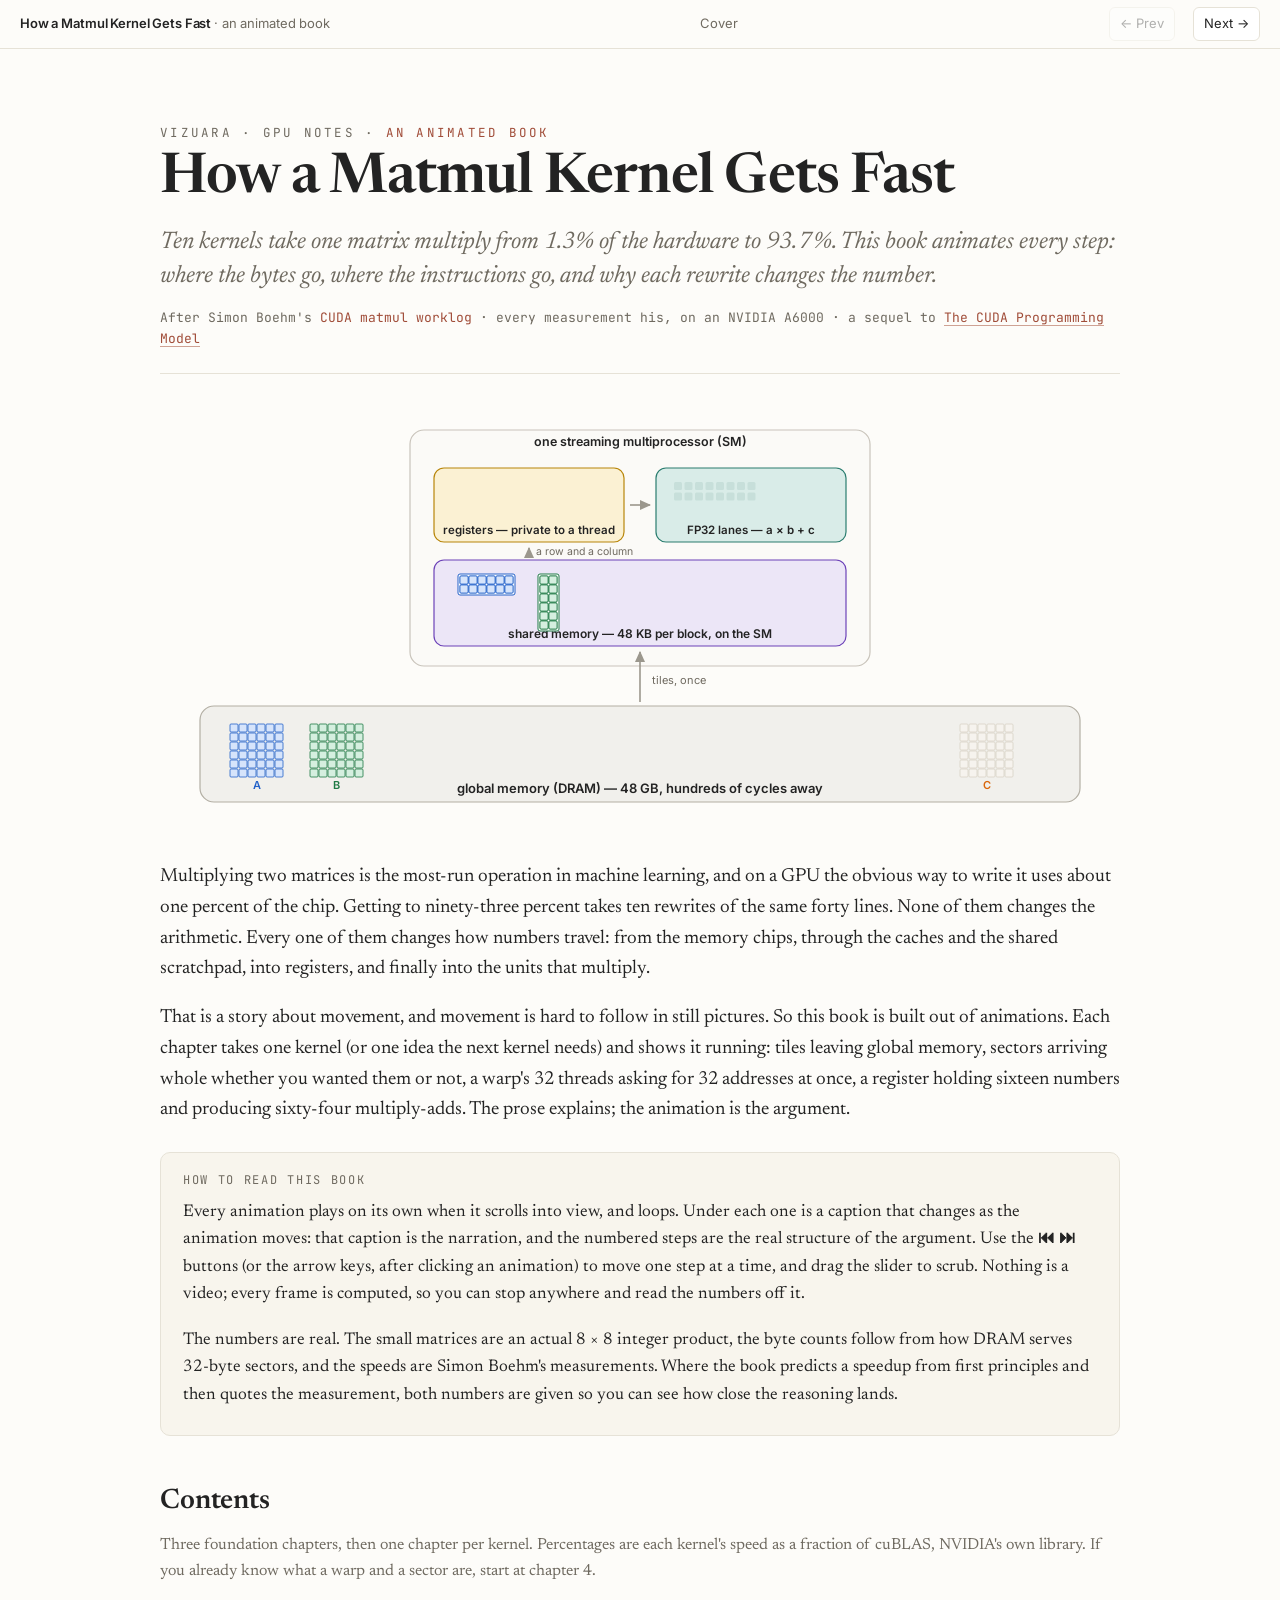
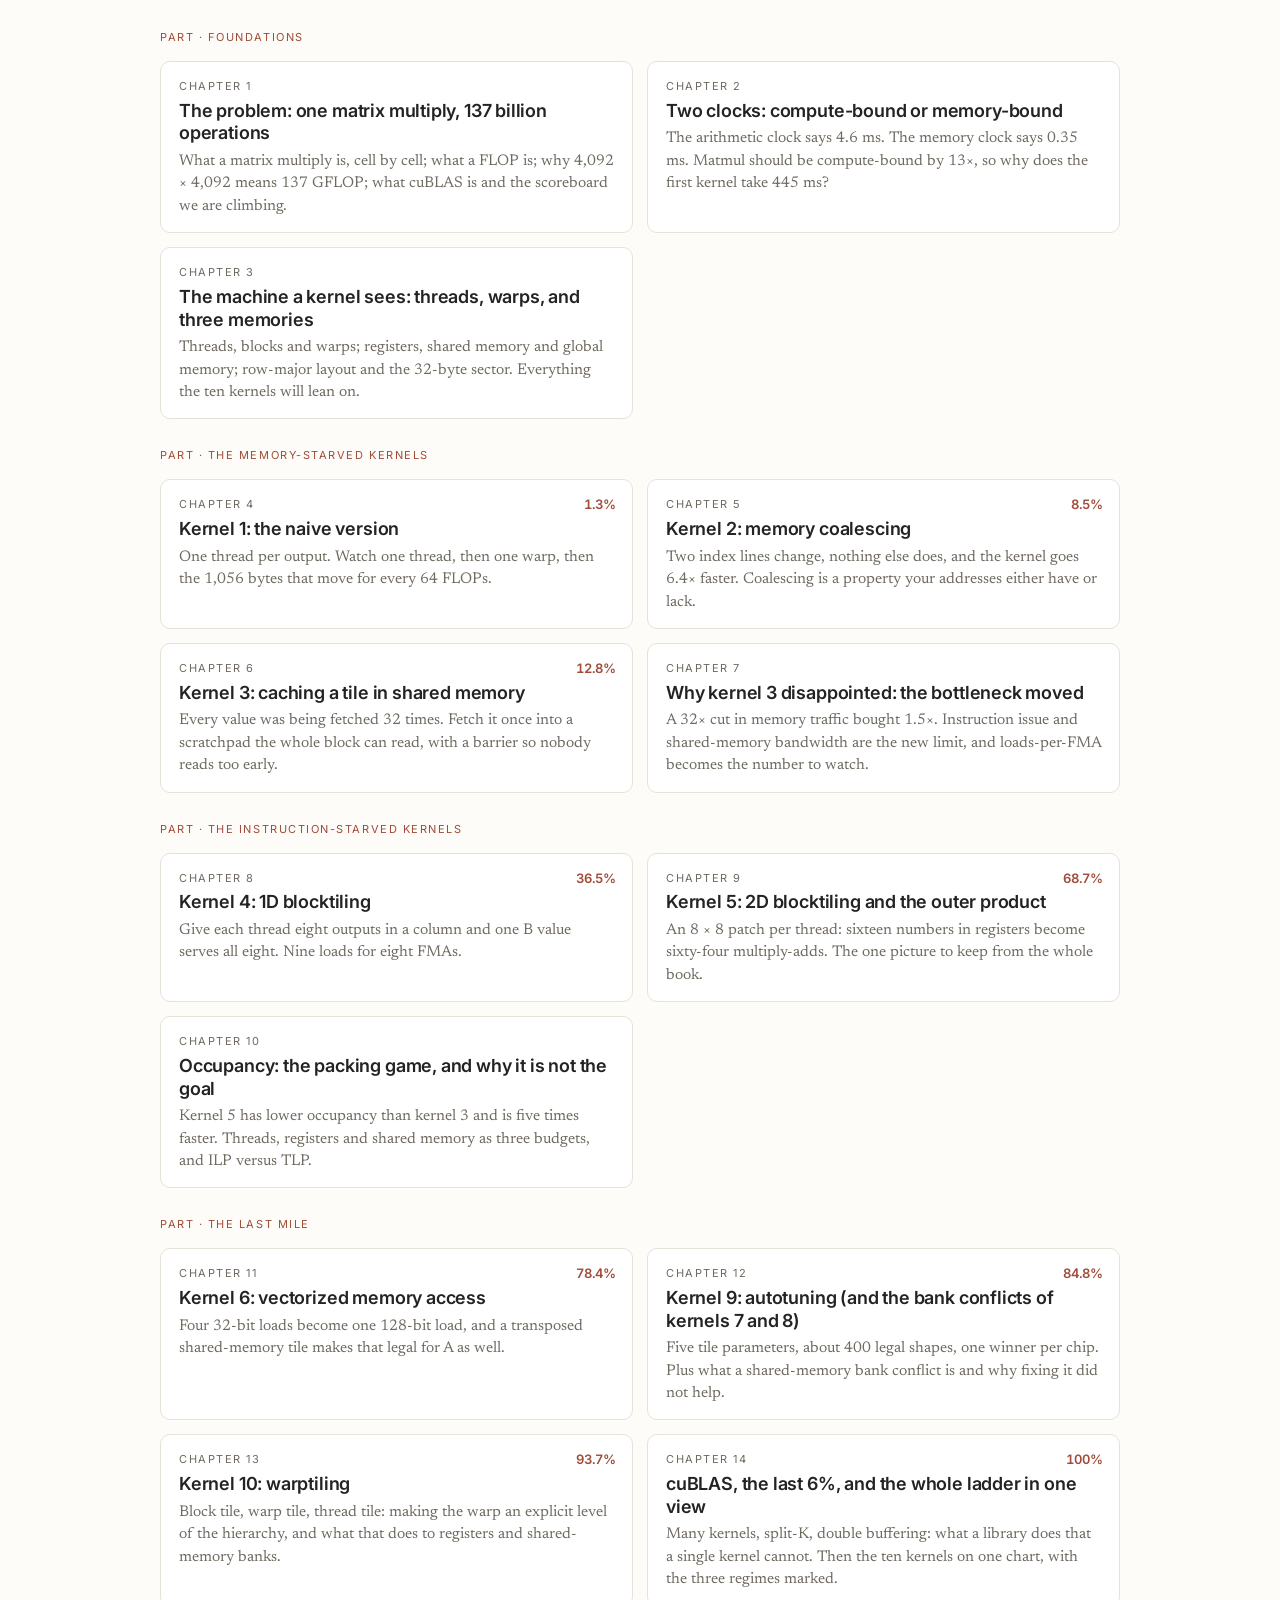
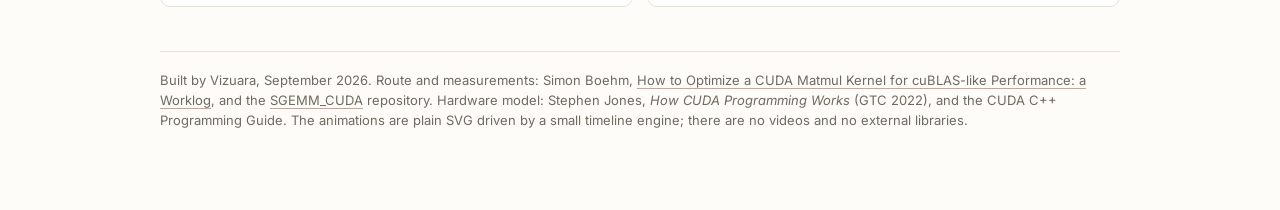
==== index.html @ 5b0ae5a9 "How a Matmul Kernel Gets Fast: the animated book (14 chapters, 63 animations) Co-Authored-By: Claude" ====
<!doctype html>
<html lang="en">
<head>
<meta charset="utf-8">
<meta name="viewport" content="width=device-width, initial-scale=1">
<title>How a Matmul Kernel Gets Fast · an animated book</title>
<meta name="description" content="Ten CUDA kernels take one matrix multiply from 1.3% of the hardware to 93.7%. An animated book that shows where every byte and every instruction goes.">
<link rel="preconnect" href="https://fonts.googleapis.com">
<link rel="stylesheet" href="https://fonts.googleapis.com/css2?family=Newsreader:ital,opsz,wght@0,6..72,400;0,6..72,500;0,6..72,600;1,6..72,400;1,6..72,500&family=Inter:wght@400;500;600&family=JetBrains+Mono:wght@400;500&display=swap">
<link rel="stylesheet" href="assets/book.css">
</head>
<body>
<div class="frame" style="grid-template-columns:1fr">
<main>
<div class="cover">

<div class="kicker">Vizuara · GPU notes · <em>an animated book</em></div>
<h1>How a Matmul Kernel Gets Fast</h1>
<p class="lede">Ten kernels take one matrix multiply from 1.3% of the hardware to 93.7%. This book animates every step: where the bytes go, where the instructions go, and why each rewrite changes the number.</p>
<div class="byline">After Simon Boehm's <em>CUDA matmul worklog</em> · every measurement his, on an NVIDIA A6000 · a sequel to <a href="https://vizuaraai.github.io/cuda-programming-model/">The CUDA Programming Model</a></div>

<figure class="wide" style="margin-left:0;width:100%">
  <div id="hero"></div>
</figure>

<p>Multiplying two matrices is the most-run operation in machine learning, and on a GPU the obvious way to write it uses about one percent of the chip. Getting to ninety-three percent takes ten rewrites of the same forty lines. None of them changes the arithmetic. Every one of them changes how numbers travel: from the memory chips, through the caches and the shared scratchpad, into registers, and finally into the units that multiply.</p>

<p>That is a story about movement, and movement is hard to follow in still pictures. So this book is built out of animations. Each chapter takes one kernel (or one idea the next kernel needs) and shows it running: tiles leaving global memory, sectors arriving whole whether you wanted them or not, a warp's 32 threads asking for 32 addresses at once, a register holding sixteen numbers and producing sixty-four multiply-adds. The prose explains; the animation is the argument.</p>

<div class="howto">
  <div class="t">How to read this book</div>
  <p>Every animation plays on its own when it scrolls into view, and loops. Under each one is a caption that changes as the animation moves: that caption is the narration, and the numbered steps are the real structure of the argument. Use the <b>⏮ ⏭</b> buttons (or the arrow keys, after clicking an animation) to move one step at a time, and drag the slider to scrub. Nothing is a video; every frame is computed, so you can stop anywhere and read the numbers off it.</p>
  <p>The numbers are real. The small matrices are an actual 8 × 8 integer product, the byte counts follow from how DRAM serves 32-byte sectors, and the speeds are Simon Boehm's measurements. Where the book predicts a speedup from first principles and then quotes the measurement, both numbers are given so you can see how close the reasoning lands.</p>
</div>

<h2 style="margin-top:48px">Contents</h2>
<p class="small">Three foundation chapters, then one chapter per kernel. Percentages are each kernel's speed as a fraction of cuBLAS, NVIDIA's own library. If you already know what a warp and a sector are, start at chapter 4.</p>
<div class="cover-grid"></div>

<div class="colophon">Built by Vizuara, September 2026. Route and measurements: Simon Boehm, <a href="https://siboehm.com/articles/22/CUDA-MMM">How to Optimize a CUDA Matmul Kernel for cuBLAS-like Performance: a Worklog</a>, and the <a href="https://github.com/siboehm/SGEMM_CUDA">SGEMM_CUDA</a> repository. Hardware model: Stephen Jones, <em>How CUDA Programming Works</em> (GTC 2022), and the CUDA C++ Programming Guide. The animations are plain SVG driven by a small timeline engine; there are no videos and no external libraries.</div>

</div>
</main>
</div>

<script src="assets/anim.js"></script>
<script src="assets/nav.js"></script>
<script>
(function () {
  const K = MB.color;
  // The cover animation: data flowing through the hierarchy while a tile of C is computed.
  const S = MB.scene('hero', { w: 960, h: 420, hero: true, holdEnd: 0.6, title: 'Tiles of A and B flow from global memory through shared memory and registers into the FMA units' });
  const tl = S.tl;

  // hierarchy boxes
  const GM = S.membox({ x: 40, y: 300, w: 880, h: 96, label: 'global memory (DRAM) — 48 GB, hundreds of cycles away', labelPos: 'bottom', labelSize: 13, fill: '#f1f0ec', stroke: '#b3afa4', rx: 14 });
  const SM = S.membox({ x: 250, y: 24, w: 460, h: 236, label: 'one streaming multiprocessor (SM)', labelPos: 'top', labelSize: 12.5, fill: '#fbfaf7', stroke: '#c9c4bb', rx: 14 });
  const SMEM = S.membox({ x: 274, y: 154, w: 412, h: 86, label: 'shared memory — 48 KB per block, on the SM', labelPos: 'bottom', labelSize: 12, fill: K.purplefill, stroke: K.purple, rx: 10 });
  const REG = S.membox({ x: 274, y: 62, w: 190, h: 74, label: 'registers — private to a thread', labelPos: 'bottom', labelSize: 11.5, fill: K.goldfill, stroke: K.gold, rx: 10 });
  const FMA = S.membox({ x: 496, y: 62, w: 190, h: 74, label: 'FP32 lanes — a × b + c', labelPos: 'bottom', labelSize: 11.5, fill: K.tealfill, stroke: K.teal, rx: 10 });
  // arrows between levels
  S.arrow({ x1: 480, y1: 296, x2: 480, y2: 246, stroke: '#9b978d', sw: 1.6 });
  S.arrow({ x1: 369, y1: 150, x2: 369, y2: 142, stroke: '#9b978d', sw: 1.6 });
  S.arrow({ x1: 470, y1: 99, x2: 490, y2: 99, stroke: '#9b978d', sw: 1.6 });
  S.text({ x: 492, y: 275, text: 'tiles, once', size: 11, fill: K.muted });
  S.text({ x: 376, y: 146, text: 'a row and a column', size: 10.5, fill: K.muted });

  // the matrices sitting in global memory
  const A = S.tile({ x: 70, y: 318, rows: 6, cols: 6, cell: 8, gap: 1, fill: K.Afill, stroke: K.A, label: 'A', labelSize: 11 });
  const B = S.tile({ x: 150, y: 318, rows: 6, cols: 6, cell: 8, gap: 1, fill: K.Bfill, stroke: K.B, label: 'B', labelSize: 11 });
  const Cm = S.tile({ x: 800, y: 318, rows: 6, cols: 6, cell: 8, gap: 1, fill: '#f6f3ee', stroke: '#d8d2c6', label: 'C', labelSize: 11, labelFill: K.C });
  const Cdone = S.tile({ x: 800, y: 318, rows: 6, cols: 6, cell: 8, gap: 1, fill: K.Cfill, stroke: K.C, opacity: 0 });

  // travelling tiles
  const aT = S.tile({ x: 70, y: 318, rows: 2, cols: 6, cell: 8, gap: 1, fill: K.Afill, stroke: K.A, opacity: 0, frameStroke: K.A, frameFill: '#fff' });
  const bT = S.tile({ x: 150, y: 318, rows: 6, cols: 2, cell: 8, gap: 1, fill: K.Bfill, stroke: K.B, opacity: 0, frameStroke: K.B, frameFill: '#fff' });
  const aS = S.tile({ x: 300, y: 170, rows: 2, cols: 6, cell: 8, gap: 1, fill: K.Afill, stroke: K.A, opacity: 0 });
  const bS = S.tile({ x: 380, y: 170, rows: 6, cols: 2, cell: 8, gap: 1, fill: K.Bfill, stroke: K.B, opacity: 0 });
  const aR = S.tile({ x: 300, y: 170, rows: 1, cols: 4, cell: 9, gap: 1, fill: K.Afill, stroke: K.A, opacity: 0, frameStroke: K.A, frameFill: '#fff' });
  const bR = S.tile({ x: 380, y: 170, rows: 4, cols: 1, cell: 9, gap: 1, fill: K.Bfill, stroke: K.B, opacity: 0, frameStroke: K.B, frameFill: '#fff' });
  const cR = S.tile({ x: 380, y: 78, rows: 4, cols: 4, cell: 9, gap: 1, fill: '#fff', stroke: '#e0d9cf', opacity: 0 });
  const cT = S.tile({ x: 590, y: 80, rows: 2, cols: 2, cell: 9, gap: 1, fill: K.Cfill, stroke: K.C, opacity: 0, frameStroke: K.C, frameFill: '#fff' });
  const lanes = S.threads({ x: 514, y: 76, n: 16, size: 8, gap: 2.5, perRow: 8, fill: '#c7dfda', stroke: 'none' });

  // loop: A,B tiles go up to shared memory; slices go to registers; lanes fire; C tile goes down
  tl.show([aT, bT], 0.2);
  tl.move(aT, 300, 170, 1.1, { at: '<', arc: -40 });
  tl.move(bT, 380, 170, 1.1, { at: '<', arc: 40 });
  tl.show([aS, bS], 0.2); tl.hide([aT, bT], 0.01, { at: '<' });
  tl.set(aT, { tx: 70, ty: 318 }); tl.set(bT, { tx: 150, ty: 318 });
  tl.wait(0.3);
  // registers pull slices
  for (let i = 0; i < 3; i++) {
    tl.set(aR, { tx: 300, ty: 170 + i * 9 }); tl.set(bR, { tx: 380 + i * 9, ty: 170 });
    tl.show([aR, bR], 0.15);
    tl.move(aR, 292, 78 + 40, 0.5, { at: '<', arc: 20 });
    tl.move(bR, 350, 74, 0.5, { at: '<', arc: -20 });
    tl.show(cR, 0.2, { at: '<' });
    // lanes light up and a C tile forms
    tl.to(lanes.items, { fill: K.teal }, 0.08, { stagger: 0.02 });
    tl.to(cR.cells, { fill: K.Cfill, stroke: K.C }, 0.12, { at: '<', stagger: 0.012 });
    tl.to(lanes.items, { fill: '#c7dfda' }, 0.25, { at: '<+0.3' });
    tl.hide([aR, bR], 0.15, { at: '<' });
    tl.to(cR.cells, { fill: '#fff', stroke: '#e0d9cf' }, 0.2, { at: '<+0.2' });
  }
  tl.hide(cR, 0.2);
  // finished C tile travels back down to global memory
  tl.set(cT, { tx: 590, ty: 80 });
  tl.show(cT, 0.2);
  tl.move(cT, 800, 318, 1.1, { at: '<', arc: -50 });
  tl.show(Cdone, 0.25); tl.hide(cT, 0.01, { at: '<' });
  tl.hide([aS, bS], 0.3, { at: '<' });
  tl.wait(0.5);
  tl.hide(Cdone, 0.3);
  S.finish();
})();
</script>
</body>
</html>
---- assets/book.css ----
/* How a Matmul Kernel Gets Fast — book stylesheet */
:root{
  --paper:#fdfcf9; --ink:#232323; --muted:#6f6a60; --faint:#b9b4a8; --accent:#a04c38;
  --rule:#e6e2d7; --codebg:#f5f3ec; --asidebg:#f8f5ed; --panel:#ffffff;
  --blue:#2563c9; --green:#1f7a45; --red:#c22f2f; --purple:#6d43b8; --orange:#d9660c; --gold:#b8860b; --teal:#2a7d6f;
  --serif:"Newsreader",Georgia,"Times New Roman",serif;
  --sans:"Inter",-apple-system,BlinkMacSystemFont,"Segoe UI",Helvetica,Arial,sans-serif;
  --mono:"JetBrains Mono",ui-monospace,SFMono-Regular,Menlo,monospace;
  --col:720px; --wide:960px;
}
*{box-sizing:border-box}
html{background:var(--paper); scroll-behavior:smooth}
body{margin:0; background:var(--paper); color:var(--ink); font-family:var(--serif); font-size:19px; line-height:1.62; font-variant-numeric:oldstyle-nums; -webkit-font-smoothing:antialiased}
a{color:var(--accent); text-decoration:underline; text-decoration-thickness:1px; text-underline-offset:2.5px; text-decoration-color:#cfa294}
a:hover{text-decoration-color:var(--accent)}
strong,b{font-weight:600}

/* ---- top bar */
.topbar{position:sticky; top:0; z-index:50; background:rgba(253,252,249,.92); backdrop-filter:blur(8px); border-bottom:1px solid var(--rule); font-family:var(--sans); font-size:13px}
.topbar .in{max-width:1280px; margin:0 auto; padding:0 20px; height:48px; display:flex; align-items:center; gap:18px}
.topbar .brand{color:var(--ink); text-decoration:none; font-weight:600; letter-spacing:-.01em; white-space:nowrap}
.topbar .brand span{color:var(--muted); font-weight:400}
.topbar .where{color:var(--muted); flex:1; text-align:center; white-space:nowrap; overflow:hidden; text-overflow:ellipsis}
.topbar .navbtn{color:var(--ink); text-decoration:none; border:1px solid var(--rule); border-radius:6px; padding:5px 10px; white-space:nowrap; background:var(--panel)}
.topbar .navbtn:hover{border-color:var(--faint)}
.topbar .navbtn.disabled{opacity:.35; pointer-events:none}
.topbar .menu{display:none}

/* ---- layout: sidebar + column */
.frame{max-width:1280px; margin:0 auto; padding:0 20px; display:grid; grid-template-columns:1fr; gap:0}
@media (min-width:1180px){ .frame{grid-template-columns:230px minmax(0,1fr); gap:40px} }
.side{display:none}
@media (min-width:1180px){
  .side{display:block; position:sticky; top:64px; align-self:start; max-height:calc(100vh - 80px); overflow:auto; padding:22px 0 30px; font-family:var(--sans); font-size:13px}
}
.side .t{font-size:11px; letter-spacing:.14em; text-transform:uppercase; color:var(--muted); margin:0 0 10px}
.side ol{list-style:none; margin:0; padding:0}
.side li{margin:0}
.side a{display:flex; gap:9px; color:var(--ink); text-decoration:none; padding:5px 8px; border-radius:5px; line-height:1.35}
.side a:hover{background:#f3f0e8}
.side a.cur{background:#f0e6df; color:var(--accent); font-weight:600}
.side a .n{color:var(--muted); font-variant-numeric:tabular-nums; min-width:20px; font-weight:400}
.side .grp{font-size:11px; letter-spacing:.1em; text-transform:uppercase; color:var(--faint); margin:14px 8px 4px}

main{min-width:0; padding:6px 0 60px}
article{max-width:var(--col); margin:0 auto}

/* ---- chapter head */
.kicker{font-family:var(--mono); font-size:12.5px; letter-spacing:.18em; text-transform:uppercase; color:var(--muted); margin:38px 0 0}
.kicker em{font-style:normal; color:var(--accent)}
h1{font-size:44px; line-height:1.1; font-weight:600; letter-spacing:-.014em; margin:14px 0 12px; text-wrap:balance; font-variant-numeric:lining-nums}
.lede{font-size:22px; font-style:italic; color:var(--muted); line-height:1.42; margin:0 0 14px}
.byline{font-family:var(--mono); font-size:13px; color:var(--muted); margin:12px 0 0; padding-bottom:24px; border-bottom:1px solid var(--rule)}
.byline em{font-style:normal; color:var(--accent)}
h2{font-size:28px; font-weight:600; line-height:1.25; margin:56px 0 14px; text-wrap:balance; font-variant-numeric:lining-nums; letter-spacing:-.005em}
h2 .no{color:var(--accent); font-weight:500; margin-right:10px; font-variant-numeric:lining-nums}
h3{font-size:21px; font-weight:600; line-height:1.3; margin:36px 0 10px}
p{margin:0 0 18px}
ul,ol{margin:0 0 18px; padding-left:26px}
li{margin-bottom:8px}
hr{border:none; border-top:1px solid var(--rule); margin:44px 0}
.small{font-size:16px; color:var(--muted)}

code{font-family:var(--mono); font-size:.8em; background:var(--codebg); padding:1.5px 5px; border-radius:4px; font-variant-numeric:lining-nums}
pre{background:var(--codebg); border:1px solid var(--rule); border-radius:8px; padding:16px 18px; overflow-x:auto; margin:8px 0 22px; line-height:1.55; font-size:14.5px}
pre code{background:none; padding:0; font-size:14.5px}
pre,code{font-feature-settings:"liga" 0,"calt" 0; font-variant-ligatures:none}
.k{color:var(--purple)} .n{color:var(--green)} .c{color:#8d867a; font-style:italic} .f{color:var(--blue)} .s{color:var(--orange)} .hl{background:#fbe9c8; border-radius:3px}

/* ---- asides, key sentence, numbers */
.aside{border-left:3px solid var(--accent); background:var(--asidebg); border-radius:0 8px 8px 0; padding:16px 20px 4px; margin:26px 0}
.aside .t{font-family:var(--mono); font-size:12px; letter-spacing:.14em; text-transform:uppercase; color:var(--accent); margin-bottom:8px}
.aside p{font-size:17px; line-height:1.58}
.key{border:1px solid #e8d3c8; background:#fbf4ef; border-radius:8px; padding:18px 22px 6px; margin:28px 0}
.key .t{font-family:var(--mono); font-size:12px; letter-spacing:.14em; text-transform:uppercase; color:var(--accent); margin-bottom:8px}
.key p{font-size:18.5px}
.ledger{display:grid; grid-template-columns:repeat(auto-fit,minmax(150px,1fr)); gap:12px; margin:26px 0}
.ledger .cell{border:1px solid var(--rule); border-radius:8px; padding:14px 16px 12px; background:var(--panel)}
.ledger .cell .l{font-family:var(--sans); font-size:12px; letter-spacing:.06em; text-transform:uppercase; color:var(--muted)}
.ledger .cell .v{font-family:var(--sans); font-size:26px; font-weight:600; line-height:1.15; margin-top:6px; font-variant-numeric:lining-nums; letter-spacing:-.01em}
.ledger .cell .v small{font-size:14px; font-weight:500; color:var(--muted); margin-left:4px}
.ledger .cell .d{font-family:var(--sans); font-size:13px; color:var(--muted); margin-top:6px}
.ledger .cell.good .v{color:var(--green)} .ledger .cell.bad .v{color:var(--red)} .ledger .cell.acc .v{color:var(--accent)}

table{border-collapse:collapse; margin:8px 0 22px; font-size:16.5px; width:100%; font-variant-numeric:lining-nums tabular-nums}
th{font-family:var(--sans); font-size:12px; letter-spacing:.06em; text-transform:uppercase; color:var(--muted); font-weight:500; text-align:left; padding:8px 14px 8px 0; border-bottom:1px solid var(--ink)}
td{padding:7px 14px 7px 0; border-bottom:1px solid var(--rule); vertical-align:top}
td:last-child,th:last-child{padding-right:0}
.tablewrap{overflow-x:auto}

/* ---- figures (animations) */
figure{margin:32px 0 36px}
figure.wide{width:min(var(--wide),100%); margin-left:0}
@media (min-width:1180px){ figure.wide{margin-left:calc((var(--col) - var(--wide))/2)} }
@media (min-width:1500px){ figure.wide{width:1040px; margin-left:calc((var(--col) - 1040px)/2)} }
figcaption{font-family:var(--serif); font-size:15.5px; color:var(--muted); line-height:1.5; margin-top:10px; padding:0 4px}
figcaption b{color:var(--ink); font-weight:600}
.anim{background:var(--panel); border:1px solid var(--rule); border-radius:10px; overflow:hidden; outline:none; position:relative}
.anim:focus-visible{box-shadow:0 0 0 3px #e8d3c8}
.anim-svg{display:block; width:100%; height:auto; background:#fff}
.anim-svg text{font-family:var(--sans)}
.anim-svg .f-sans{font-family:var(--sans)}
.anim-svg .f-mono{font-family:var(--mono)}
.anim-svg .f-serif{font-family:var(--serif)}
.anim-bar{display:flex; align-items:center; gap:8px; padding:8px 10px; border-top:1px solid var(--rule); background:#faf9f5; font-family:var(--sans)}
.ab-btn{appearance:none; border:1px solid var(--rule); background:#fff; color:var(--ink); border-radius:6px; width:30px; height:28px; display:inline-flex; align-items:center; justify-content:center; cursor:pointer; padding:0; font:600 11px var(--sans)}
.ab-btn:hover{border-color:var(--faint); background:#fffdf8}
.ab-btn svg{width:13px; height:13px; fill:var(--ink)}
.ab-play{background:var(--ink); border-color:var(--ink)}
.ab-play svg{fill:#fff}
.ab-speed{width:38px; color:var(--muted)}
.ab-track{flex:1; position:relative; height:28px; display:flex; align-items:center}
.ab-range{width:100%; margin:0; appearance:none; -webkit-appearance:none; height:4px; background:#e3dfd4; border-radius:2px; outline:none; cursor:pointer}
.ab-range::-webkit-slider-thumb{-webkit-appearance:none; width:14px; height:14px; border-radius:50%; background:var(--accent); border:2px solid #fff; box-shadow:0 0 0 1px var(--accent); cursor:pointer}
.ab-range::-moz-range-thumb{width:12px; height:12px; border-radius:50%; background:var(--accent); border:2px solid #fff; box-shadow:0 0 0 1px var(--accent); cursor:pointer}
.ab-ticks{position:absolute; left:7px; right:7px; top:50%; height:0; pointer-events:none}
.ab-ticks i{position:absolute; top:-6px; width:2px; height:12px; margin-left:-1px; background:var(--faint); border-radius:1px; opacity:.85}
.ab-step{font-size:12px; color:var(--muted); font-variant-numeric:tabular-nums; min-width:44px; text-align:right}
.anim-cap{display:flex; gap:12px; padding:12px 16px 13px; font-family:var(--serif); font-size:16.5px; line-height:1.5; color:var(--ink); border-top:1px solid var(--rule); min-height:64px; background:#fff}
.anim-cap .ac-no{font-family:var(--sans); font-weight:600; font-size:12px; color:#fff; background:var(--accent); border-radius:10px; min-width:22px; height:22px; display:inline-flex; align-items:center; justify-content:center; margin-top:3px; flex:none}
.anim-cap .ac-text b{font-weight:600}
.anim-cap code{font-size:.78em}
.anim-hero{border:none; background:transparent; border-radius:0}
.anim-hero .anim-svg{background:transparent}

/* ---- footer nav */
.pager{display:grid; grid-template-columns:1fr 1fr; gap:14px; margin:60px 0 10px; font-family:var(--sans)}
.pager a{display:block; border:1px solid var(--rule); border-radius:10px; padding:14px 16px; text-decoration:none; color:var(--ink); background:var(--panel)}
.pager a:hover{border-color:var(--faint)}
.pager a .dir{font-size:11px; letter-spacing:.12em; text-transform:uppercase; color:var(--muted)}
.pager a .ttl{font-size:16px; font-weight:600; margin-top:4px; line-height:1.3}
.pager a.next{text-align:right}
.pager .empty{border:none}
.colophon{margin-top:44px; border-top:1px solid var(--rule); padding-top:18px; font-family:var(--sans); font-size:13px; color:var(--muted); line-height:1.55}
.colophon a{color:var(--muted)}

/* ---- cover page */
.cover{max-width:var(--wide); margin:0 auto; padding:30px 0 20px}
.cover h1{font-size:56px; margin:6px 0 14px}
.cover .lede{font-size:24px}
.cover-grid{display:grid; grid-template-columns:1fr; gap:14px; margin:30px 0 10px; font-family:var(--sans)}
@media (min-width:760px){ .cover-grid{grid-template-columns:1fr 1fr} }
.chap{display:block; border:1px solid var(--rule); border-radius:10px; padding:16px 18px 14px; text-decoration:none; color:var(--ink); background:var(--panel); position:relative}
.chap:hover{border-color:var(--faint); box-shadow:0 1px 0 rgba(0,0,0,.02)}
.chap .n{font-size:11px; letter-spacing:.14em; text-transform:uppercase; color:var(--muted)}
.chap .ttl{font-size:18px; font-weight:600; margin:4px 0 6px; line-height:1.25; letter-spacing:-.01em}
.chap .sum{font-family:var(--serif); font-size:15.5px; color:var(--muted); line-height:1.45}
.chap .pct{position:absolute; right:16px; top:14px; font-size:13px; font-weight:600; color:var(--accent); font-variant-numeric:tabular-nums}
.chap.part{grid-column:1/-1; background:transparent; border:none; padding:14px 0 0}
.chap.part .n{color:var(--accent)}
.howto{border:1px solid var(--rule); background:var(--asidebg); border-radius:10px; padding:18px 22px 8px; margin:26px 0; font-size:17px}
.howto .t{font-family:var(--mono); font-size:12px; letter-spacing:.14em; text-transform:uppercase; color:var(--muted); margin-bottom:8px}

@media (max-width:640px){
  body{font-size:17px}
  h1{font-size:34px} .cover h1{font-size:38px}
  h2{font-size:24px}
  .lede{font-size:19px}
  .topbar .where{display:none}
  .anim-cap{font-size:15px}
}
::selection{background:#f0d9c9}
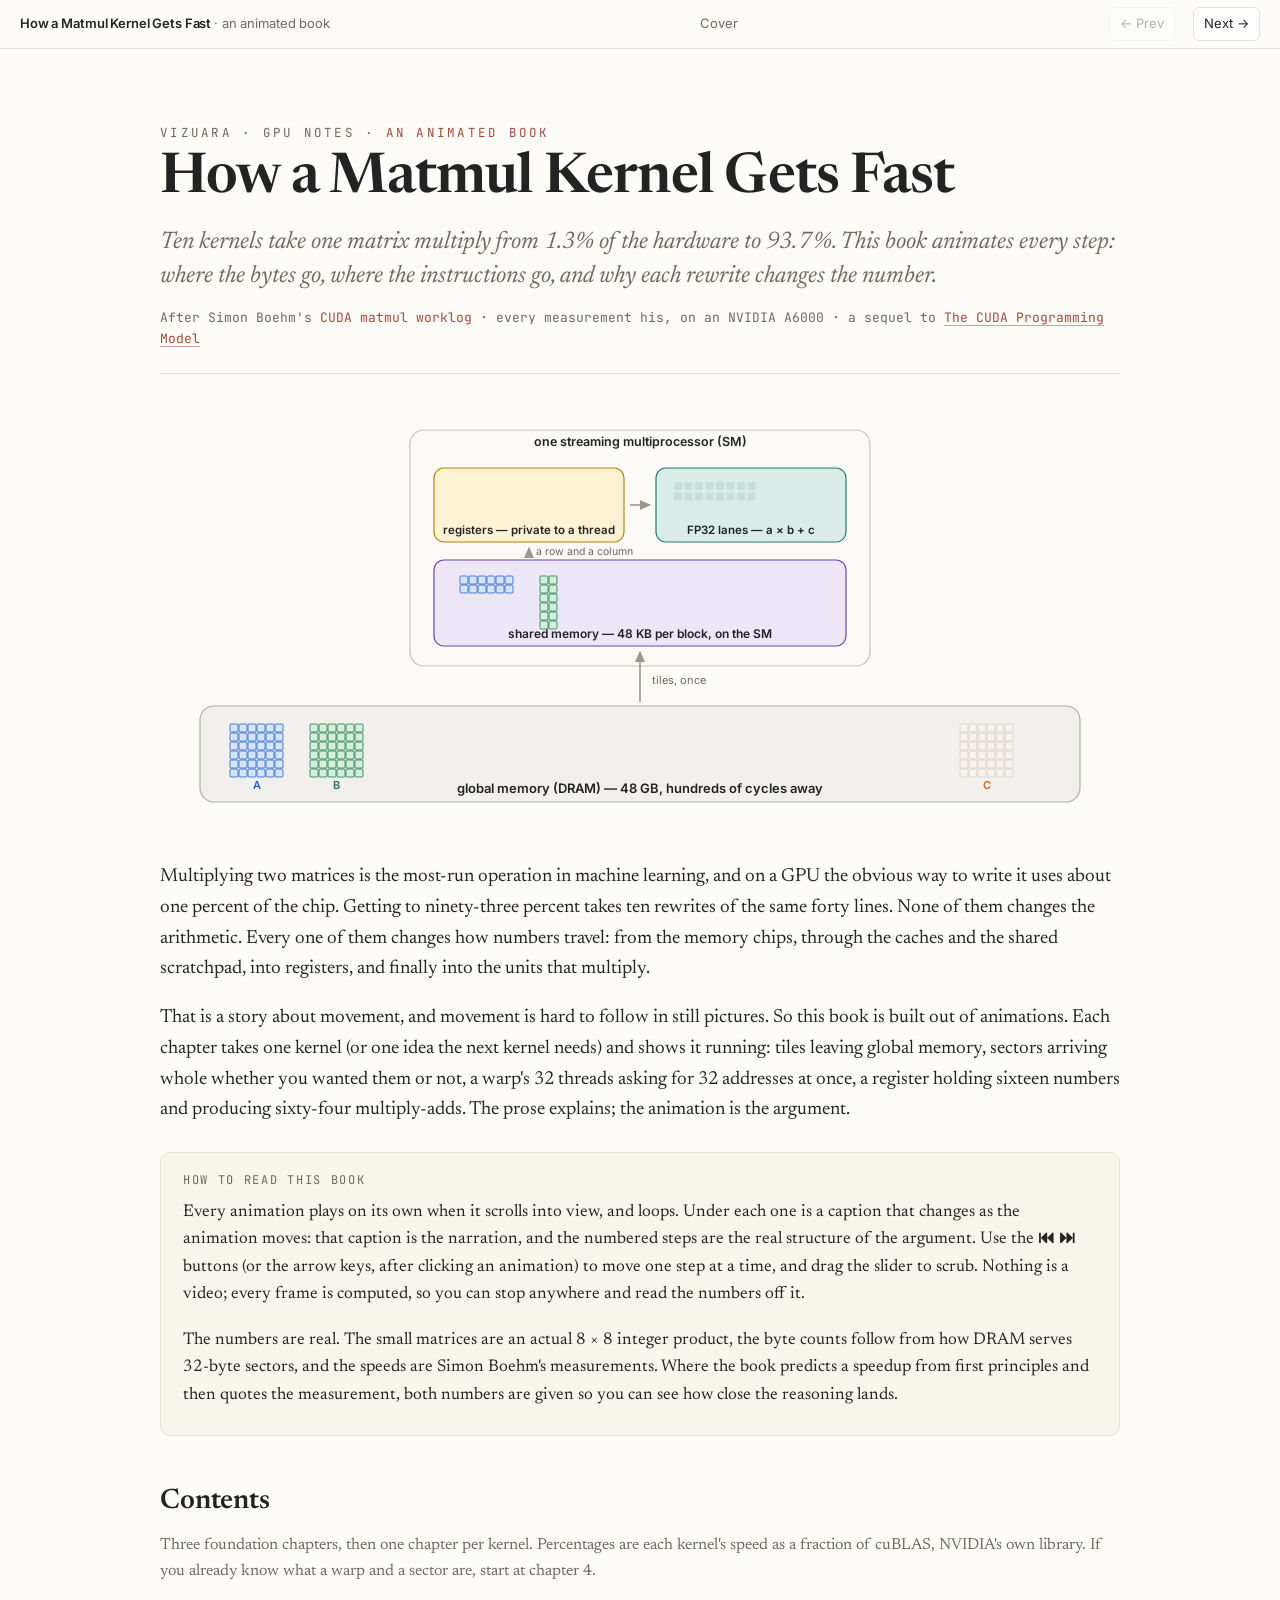
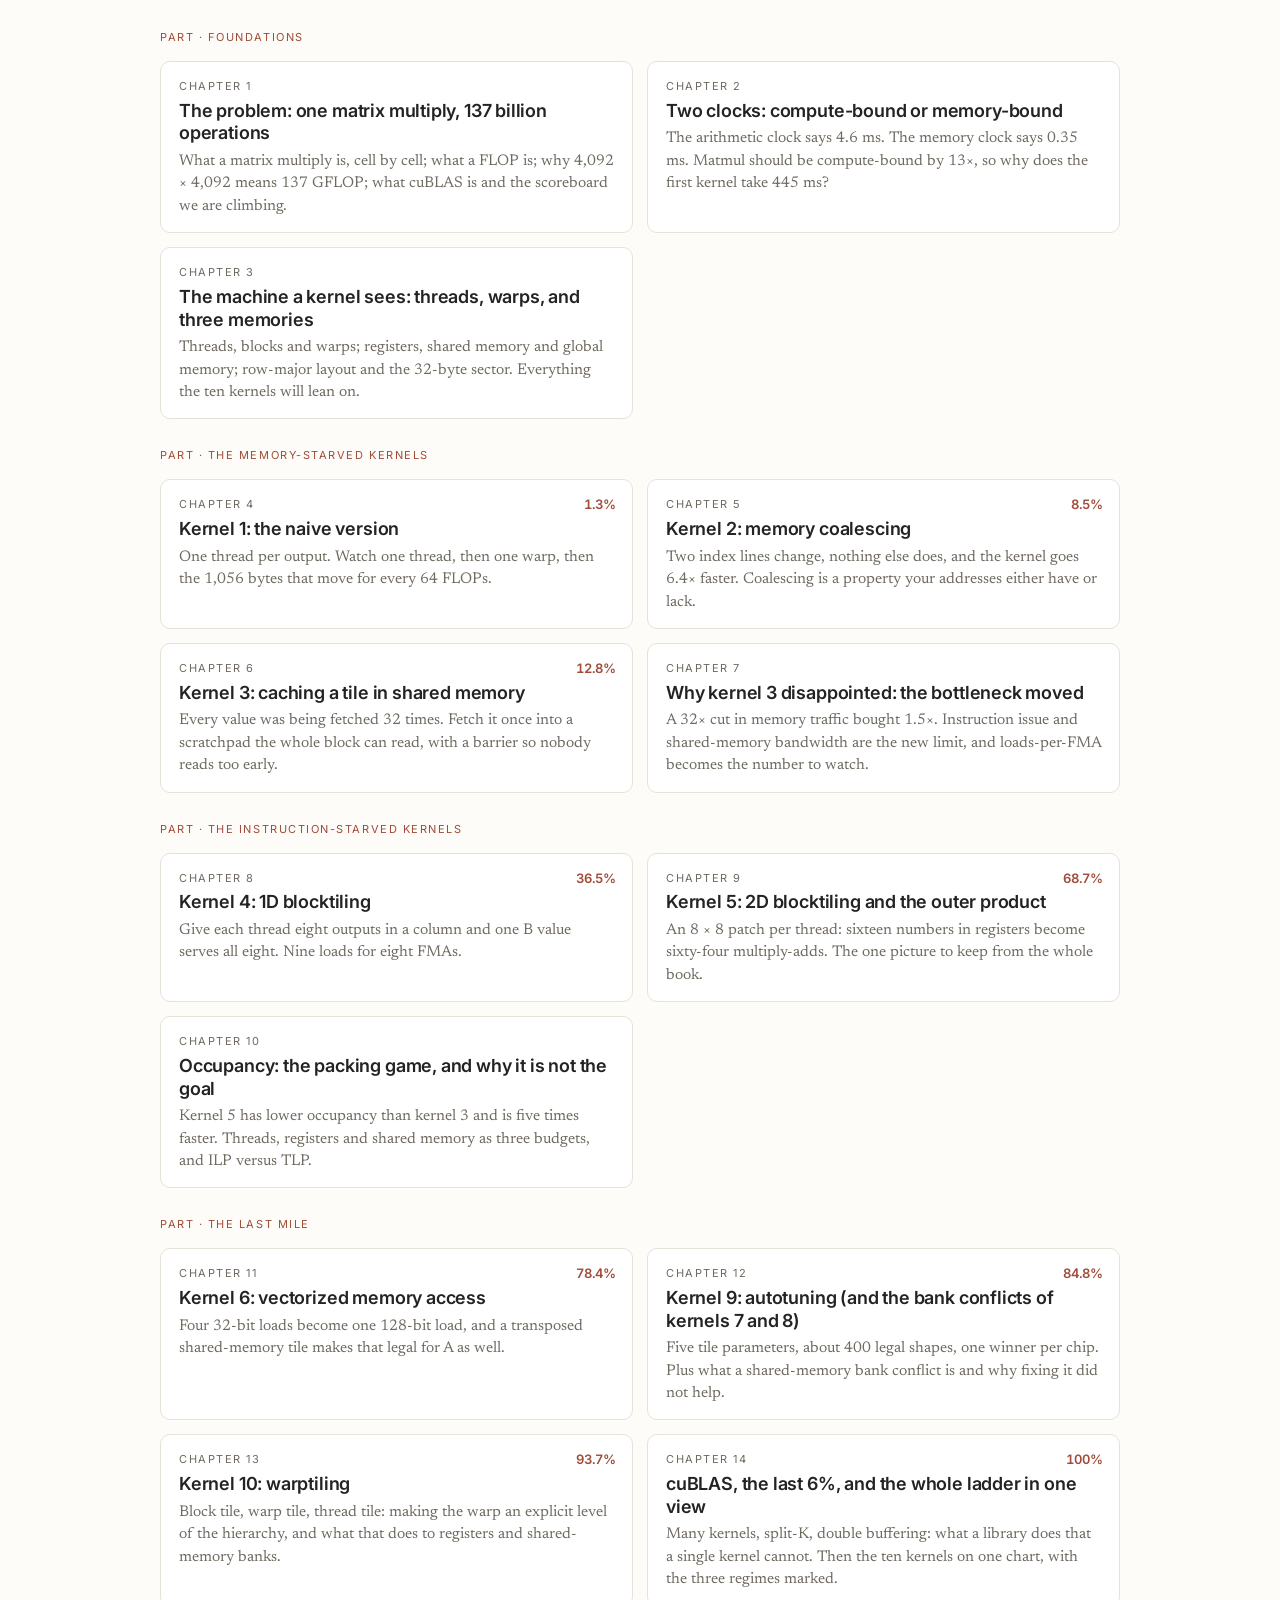
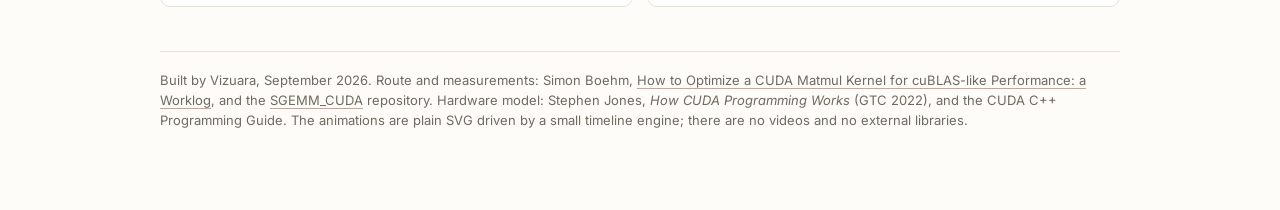
==== commit a001c646: "Chapter 6 rebuilt around a drawable miniature of kernel 3 Kernel 3 is now shown on a BLOCKSIZE-4, K-" ====
--- a/index.html
+++ b/index.html
@@ -7,7 +7,7 @@
 <meta name="description" content="Ten CUDA kernels take one matrix multiply from 1.3% of the hardware to 93.7%. An animated book that shows where every byte and every instruction goes.">
 <link rel="preconnect" href="https://fonts.googleapis.com">
 <link rel="stylesheet" href="https://fonts.googleapis.com/css2?family=Newsreader:ital,opsz,wght@0,6..72,400;0,6..72,500;0,6..72,600;1,6..72,400;1,6..72,500&family=Inter:wght@400;500;600&family=JetBrains+Mono:wght@400;500&display=swap">
-<link rel="stylesheet" href="assets/book.css">
+<link rel="stylesheet" href="assets/book.css?v=6">
 </head>
 <body>
 <div class="frame" style="grid-template-columns:1fr">
@@ -43,8 +43,8 @@
 </main>
 </div>
 
-<script src="assets/anim.js"></script>
-<script src="assets/nav.js"></script>
+<script src="assets/anim.js?v=6"></script>
+<script src="assets/nav.js?v=6"></script>
 <script>
 (function () {
   const K = MB.color;
